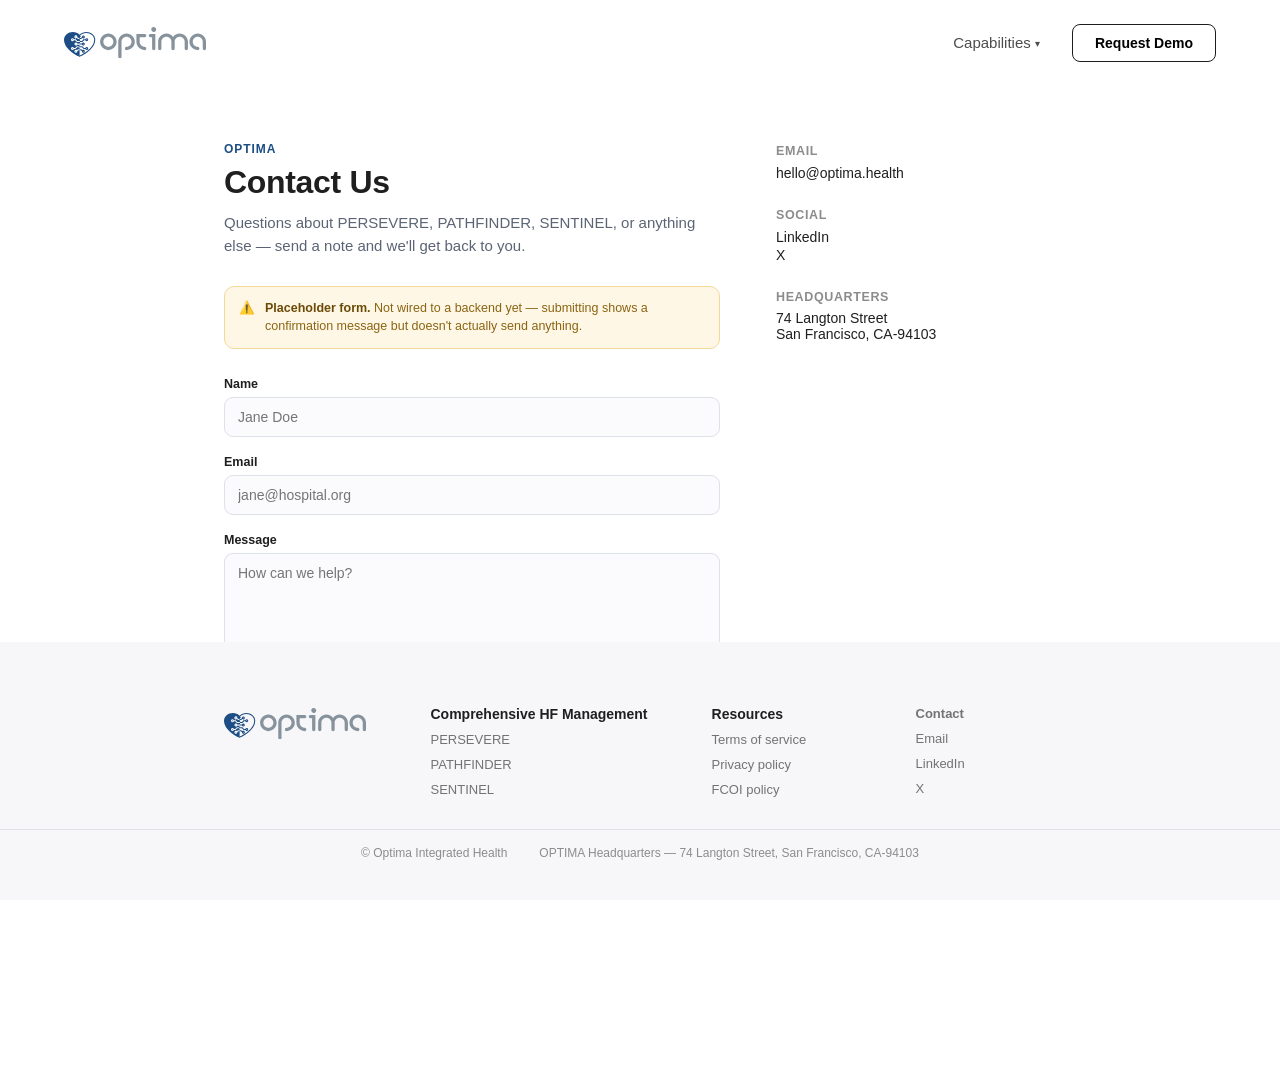
==== contact.html @ c73d3429 "Add files via upload" ====
<!DOCTYPE html>
<html lang="en">
<head>
<meta charset="UTF-8" />
<meta name="viewport" content="width=device-width, initial-scale=1.0" />
<title>Contact Us — OPTIMA</title>
<link rel="stylesheet" href="site-chrome.css" />
<style>
  :root{ --accent:#1c4d84; }
  html,body{ margin:0; padding:0; background:#fff; font-family:-apple-system,BlinkMacSystemFont,"Segoe UI",Inter,Roboto,sans-serif; color:#1f1f1f; }
  *,*::before,*::after{ box-sizing:border-box; }

  .wrap{ max-width:880px; margin:0 auto; padding:56px 24px 90px; display:grid; grid-template-columns:1fr 280px; gap:56px; }
  @media (max-width:720px){ .wrap{ grid-template-columns:1fr; } }

  .eyebrow{ font-size:12px; font-weight:700; text-transform:uppercase; letter-spacing:.08em; color:var(--accent); margin:0 0 8px; }
  h1{ margin:0 0 10px; font-size:32px; letter-spacing:-0.01em; }
  .sub{ margin:0 0 28px; font-size:15px; color:#5b6474; line-height:1.55; }

  .placeholder-note{
    display:flex; gap:10px; align-items:flex-start; background:#fff7e6; border:1px solid #f3d99a;
    border-radius:10px; padding:12px 14px; margin-bottom:28px; font-size:12.5px; color:#8a6412; line-height:1.5;
  }
  .placeholder-note b{ color:#6b4a05; }

  form{ display:flex; flex-direction:column; gap:18px; }
  .field{ display:flex; flex-direction:column; gap:6px; }
  .field label{ font-size:12.5px; font-weight:700; color:#1f1f1f; }
  .field input, .field textarea{
    font:inherit; font-size:14px; padding:11px 13px; border-radius:9px; border:1px solid #dde1e8;
    background:#fbfbfd; color:#1f1f1f; outline:none; transition:border-color .15s ease, background .15s ease;
  }
  .field input:focus, .field textarea:focus{ border-color:var(--accent); background:#fff; }
  .field textarea{ resize:vertical; min-height:110px; font-family:inherit; }

  .submit-btn{
    margin-top:6px; align-self:flex-start; background:#1d1d1d; color:#fff; border:none; border-radius:8px;
    padding:13px 26px; font-size:14.5px; font-weight:600; cursor:pointer; transition:background .15s ease, opacity .15s ease;
  }
  .submit-btn:hover{ background:#000; }
  .submit-btn:disabled{ opacity:.6; cursor:default; }

  .confirm{
    display:none; margin-top:18px; background:#e9f5ec; border:1px solid #bfe3c8; color:#1e7a34;
    border-radius:10px; padding:12px 14px; font-size:13px; line-height:1.5;
  }
  .confirm.visible{ display:block; }

  .side{ padding-top:2px; }
  .side-block{ margin-bottom:26px; }
  .side-block h3{ margin:0 0 6px; font-size:12.5px; font-weight:700; text-transform:uppercase; letter-spacing:.05em; color:#8c8c8c; }
  .side-block a, .side-block p{ margin:0; font-size:14px; color:#1f1f1f; text-decoration:none; }
  .side-block a:hover{ color:var(--accent); text-decoration:underline; }
</style>
</head>
<body>
<div id="site-header"></div>

<div class="wrap">
  <div>
    <p class="eyebrow">OPTIMA</p>
    <h1>Contact Us</h1>
    <p class="sub">Questions about PERSEVERE, PATHFINDER, SENTINEL, or anything else — send a note and we'll get back to you.</p>

    <div class="placeholder-note">
      <span>&#9888;&#65039;</span>
      <span><b>Placeholder form.</b> Not wired to a backend yet — submitting shows a confirmation message but doesn't actually send anything.</span>
    </div>

    <form id="contactForm">
      <div class="field">
        <label for="cname">Name</label>
        <input id="cname" name="cname" type="text" placeholder="Jane Doe" required />
      </div>
      <div class="field">
        <label for="cemail">Email</label>
        <input id="cemail" name="cemail" type="email" placeholder="jane@hospital.org" required />
      </div>
      <div class="field">
        <label for="cmsg">Message</label>
        <textarea id="cmsg" name="cmsg" placeholder="How can we help?" required></textarea>
      </div>
      <button class="submit-btn" type="submit">Send Message</button>
      <div class="confirm" id="confirmMsg">Thanks — this is a placeholder confirmation. A real submission would be routed to the OPTIMA team here.</div>
    </form>
  </div>

  <div class="side">
    <div class="side-block">
      <h3>Email</h3>
      <a href="mailto:hello@optima.health">hello@optima.health</a>
    </div>
    <div class="side-block">
      <h3>Social</h3>
      <a href="#" rel="noopener">LinkedIn</a><br/>
      <a href="#" rel="noopener">X</a>
    </div>
    <div class="side-block">
      <h3>Headquarters</h3>
      <p>74 Langton Street<br/>San Francisco, CA-94103</p>
    </div>
  </div>
</div>

<div id="site-footer"></div>

<script src="site-chrome.js"></script>
<script>
  document.getElementById("contactForm").addEventListener("submit", function(e){
    e.preventDefault();
    const btn = this.querySelector(".submit-btn");
    btn.disabled = true;
    btn.textContent = "Message Sent";
    document.getElementById("confirmMsg").classList.add("visible");
  });
</script>
</body>
</html>
---- site-chrome.css ----
/* OPTIMA — shared site header + footer styles
   Values ported directly from Figma (fileKey 3CvBTE9mauw1HKaYh1xocN,
   nodes 225:5 Header/Nav and 225:96 Footer). Fixed 1312px content widths in
   the original desktop design are expressed here as max-width with
   responsive wrapping so the same chrome works down to mobile widths,
   matching the level of responsive care already used elsewhere in this
   project (e.g. .ce-board's container queries).
*/
.sc-header, .sc-footer{ font-family:-apple-system,BlinkMacSystemFont,"Segoe UI",Inter,Roboto,sans-serif; }
.sc-header *, .sc-footer *{ box-sizing:border-box; }

.sc-logo{ display:inline-flex; align-items:center; text-decoration:none; flex:none; }
/* Real exported lockup (icon + "optima" wordmark already drawn as one
   graphic) — sized to Figma's own 142x32 spec, used identically in both
   the header and footer per the original design. */
.site-logo-mark{ display:block; flex:none; height:32px; width:auto; }

/* ---------- Header ---------- */
.sc-header{ background:#fff; position:sticky; top:0; z-index:100; }
.sc-header-inner{
  display:flex; align-items:center; justify-content:space-between; gap:24px;
  padding:24px 64px; flex-wrap:wrap;
}
.sc-nav{ display:flex; align-items:center; gap:32px; flex-wrap:wrap; }
.sc-nav-link{ font-size:15px; color:#4d4d4d; white-space:nowrap; }

/* ---------- Capabilities dropdown ---------- */
.sc-caps{ position:relative; }
.sc-nav-caps{
  display:inline-flex; align-items:center; cursor:pointer;
  background:none; border:none; padding:0; font-family:inherit;
}
.sc-caret{ font-size:10px; position:relative; top:1px; transition:transform .15s ease; }
.sc-caps.open .sc-caret{ transform:rotate(180deg); }
.sc-caps-menu{
  position:absolute; top:calc(100% + 12px); left:0; min-width:180px;
  background:#fff; border:1px solid #e0e0e5; border-radius:12px;
  box-shadow:0 16px 36px -12px rgba(15,27,61,0.18);
  padding:8px; display:flex; flex-direction:column; gap:2px;
  opacity:0; visibility:hidden; transform:translateY(4px);
  transition:opacity .15s ease, transform .15s ease, visibility .15s ease;
  z-index:110;
}
.sc-caps.open .sc-caps-menu{ opacity:1; visibility:visible; transform:translateY(0); }
.sc-caps-menu a{
  display:block; padding:9px 12px; border-radius:8px;
  font-size:14px; font-weight:600; color:#1f1f1f; text-decoration:none;
  letter-spacing:0.02em;
}
.sc-caps-menu a:hover{ background:#f7f7fa; }
.sc-cta{
  display:inline-flex; align-items:center; justify-content:center;
  background:#fff; border:1px solid #1d1d1d; border-radius:8px;
  padding:10px 22px; font-size:14px; font-weight:600; color:#000;
  text-decoration:none; white-space:nowrap; transition:background .15s ease, color .15s ease;
}
.sc-cta:hover{ background:#1d1d1d; color:#fff; }

@media (max-width:720px){
  .sc-header-inner{ padding:18px 24px; }
  .sc-nav{ gap:16px; }
}

/* ---------- Footer ---------- */
.sc-footer{ background:#f7f7fa; position:sticky; bottom:0; z-index:90; }
.sc-footer-cols{
  display:flex; gap:64px; align-items:flex-start; justify-content:center;
  max-width:1312px; margin:0 auto; padding:64px 64px 0; flex-wrap:wrap;
}
.sc-footer-logo{ margin-top:2px; }
.sc-footer-col{ display:flex; flex-direction:column; gap:10px; min-width:140px; }
.sc-footer-head{ margin:0; font-size:14px; font-weight:600; color:#1f1f1f; }
.sc-footer-head-link{ text-decoration:none; }
.sc-footer-head-link:hover{ text-decoration:underline; }
.sc-footer-col a{ font-size:13px; color:#737373; text-decoration:none; }
.sc-footer-col a:hover{ color:#1f1f1f; text-decoration:underline; }

.sc-footer-divider{ max-width:1312px; margin:32px auto 0; height:1px; background:#e0e0e5; }
.sc-footer-bottom{
  max-width:1312px; margin:0 auto; padding:16px 64px 40px;
  display:flex; gap:32px; justify-content:center; flex-wrap:wrap;
}
.sc-footer-bottom p{ margin:0; font-size:12px; color:#8c8c8c; white-space:nowrap; }

@media (max-width:720px){
  .sc-footer-cols{ padding:48px 24px 0; gap:40px; }
  .sc-footer-bottom{ padding:16px 24px 32px; }
  .sc-footer-bottom p{ white-space:normal; text-align:center; }
}

/* ---------- Floating "Request a Demo" nudge ----------
   Opt-in per page via a data-demo-popup attribute on <body>. Fixed to the
   viewport so it stays visible while scrolling; its `bottom` offset is set
   inline by site-chrome.js from the footer's actual measured height (plus a
   20px gap), so it always sits clear above the footer — never overlapping
   it — at any breakpoint. The 24px here is just a pre-JS fallback. Right
   offset matches the header's edge padding. Dismissible; resets each visit.
*/
.sc-demo-popup{
  position:fixed; right:24px; bottom:24px; z-index:95; width:340px; max-width:calc(100vw - 32px);
  background:#fff; border:1px solid #e6e8ec; border-radius:16px;
  box-shadow:0 20px 44px -14px rgba(15,27,61,0.28);
  padding:20px 22px 18px; font-family:-apple-system,BlinkMacSystemFont,"Segoe UI",Inter,Roboto,sans-serif;
  animation:sc-demo-in .35s cubic-bezier(.22,1,.36,1);
  transition:bottom .15s ease;
}
@keyframes sc-demo-in{ from{ opacity:0; transform:translateY(10px); } to{ opacity:1; transform:translateY(0); } }
.sc-demo-popup-close{
  position:absolute; top:10px; right:12px; background:none; border:none;
  font-size:18px; line-height:1; color:#9aa3b2; cursor:pointer; padding:4px;
}
.sc-demo-popup-close:hover{ color:#4d4d4d; }
.sc-demo-popup-text{
  margin:0 0 16px; font-size:14px; line-height:1.55; color:#3d4452;
}
.sc-demo-popup-text strong{ color:#1c4d84; font-weight:700; }
.sc-demo-popup-cta{
  display:flex; align-items:center; justify-content:center;
  background:#111318; color:#fff; text-decoration:none;
  font-size:14px; font-weight:700; border-radius:12px; padding:14px 16px;
  transition:background .15s ease;
}
.sc-demo-popup-cta:hover{ background:#000; }

@media (max-width:480px){
  .sc-demo-popup{ right:16px; left:16px; width:auto; max-width:none; }
}
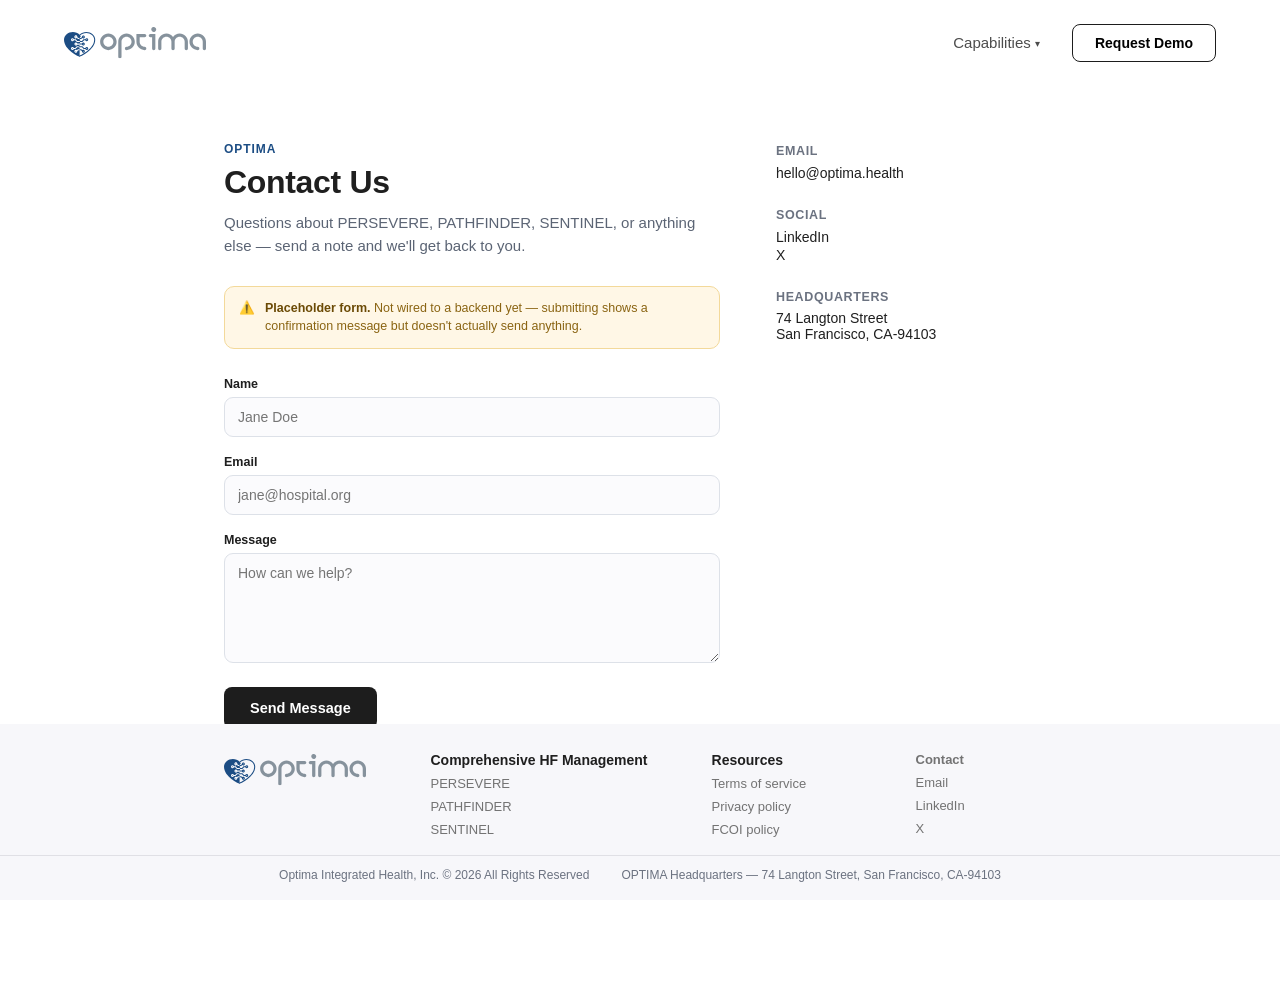
==== commit 7e9c72ba: "Add files via upload" ====
--- a/contact.html
+++ b/contact.html
@@ -48,7 +48,7 @@
 
   .side{ padding-top:2px; }
   .side-block{ margin-bottom:26px; }
-  .side-block h3{ margin:0 0 6px; font-size:12.5px; font-weight:700; text-transform:uppercase; letter-spacing:.05em; color:#8c8c8c; }
+  .side-block h3{ margin:0 0 6px; font-size:12.5px; font-weight:700; text-transform:uppercase; letter-spacing:.05em; color:#6b7280; }
   .side-block a, .side-block p{ margin:0; font-size:14px; color:#1f1f1f; text-decoration:none; }
   .side-block a:hover{ color:var(--accent); text-decoration:underline; }
 </style>
--- a/site-chrome.css
+++ b/site-chrome.css
@@ -8,6 +8,21 @@
 */
 .sc-header, .sc-footer{ font-family:-apple-system,BlinkMacSystemFont,"Segoe UI",Inter,Roboto,sans-serif; }
 .sc-header *, .sc-footer *{ box-sizing:border-box; }
+
+/* ---------- Capability page tabs ----------
+   Shared across reviewacase.html/pathfinder-radar.html/sentinel.html —
+   replaces each page's old single-word eyebrow ("PERSEVERE", "SENTINEL",
+   etc.) with a real switcher between all three. Each page sets its own
+   --accent (already defined per page for the eyebrow/back-hover colors) so
+   the active tab picks up that page's own color; bold weight is the primary
+   "you are here" signal, per spec, with color as a secondary cue. */
+.cap-tabs{ display:flex; gap:20px; margin:0 0 8px; flex-wrap:wrap; list-style:none; padding:0; }
+.cap-tabs a{
+  font-size:12px; font-weight:600; text-transform:uppercase; letter-spacing:.08em;
+  color:#6b7280; text-decoration:none;
+}
+.cap-tabs a:hover{ color:#1f1f1f; }
+.cap-tabs a.active{ font-weight:800; color:var(--accent); }
 
 .sc-logo{ display:inline-flex; align-items:center; text-decoration:none; flex:none; }
 /* Real exported lockup (icon + "optima" wordmark already drawn as one
@@ -63,28 +78,31 @@
 
 /* ---------- Footer ---------- */
 .sc-footer{ background:#f7f7fa; position:sticky; bottom:0; z-index:90; }
+/* Vertical padding/margins trimmed down from the original Figma spec
+   (64px/32px/40px) so the footer takes up noticeably less of the viewport,
+   especially now that it's sticky and visible on every capability page. */
 .sc-footer-cols{
   display:flex; gap:64px; align-items:flex-start; justify-content:center;
-  max-width:1312px; margin:0 auto; padding:64px 64px 0; flex-wrap:wrap;
+  max-width:1312px; margin:0 auto; padding:28px 64px 0; flex-wrap:wrap;
 }
 .sc-footer-logo{ margin-top:2px; }
-.sc-footer-col{ display:flex; flex-direction:column; gap:10px; min-width:140px; }
+.sc-footer-col{ display:flex; flex-direction:column; gap:8px; min-width:140px; }
 .sc-footer-head{ margin:0; font-size:14px; font-weight:600; color:#1f1f1f; }
 .sc-footer-head-link{ text-decoration:none; }
 .sc-footer-head-link:hover{ text-decoration:underline; }
 .sc-footer-col a{ font-size:13px; color:#737373; text-decoration:none; }
 .sc-footer-col a:hover{ color:#1f1f1f; text-decoration:underline; }
 
-.sc-footer-divider{ max-width:1312px; margin:32px auto 0; height:1px; background:#e0e0e5; }
+.sc-footer-divider{ max-width:1312px; margin:18px auto 0; height:1px; background:#e0e0e5; }
 .sc-footer-bottom{
-  max-width:1312px; margin:0 auto; padding:16px 64px 40px;
+  max-width:1312px; margin:0 auto; padding:12px 64px 18px;
   display:flex; gap:32px; justify-content:center; flex-wrap:wrap;
 }
-.sc-footer-bottom p{ margin:0; font-size:12px; color:#8c8c8c; white-space:nowrap; }
+.sc-footer-bottom p{ margin:0; font-size:12px; color:#6b7280; white-space:nowrap; }
 
 @media (max-width:720px){
-  .sc-footer-cols{ padding:48px 24px 0; gap:40px; }
-  .sc-footer-bottom{ padding:16px 24px 32px; }
+  .sc-footer-cols{ padding:22px 24px 0; gap:28px; }
+  .sc-footer-bottom{ padding:12px 24px 16px; }
   .sc-footer-bottom p{ white-space:normal; text-align:center; }
 }
 
@@ -105,11 +123,15 @@
   transition:bottom .15s ease;
 }
 @keyframes sc-demo-in{ from{ opacity:0; transform:translateY(10px); } to{ opacity:1; transform:translateY(0); } }
+/* 32x32 flex-centered hit area (was font-size + 4px padding, ~26x26) — part
+   of a site-wide close-button pass, alongside #backBtn and .fp-close on the
+   heart page, so dismiss controls aren't each a one-off size. */
 .sc-demo-popup-close{
-  position:absolute; top:10px; right:12px; background:none; border:none;
-  font-size:18px; line-height:1; color:#9aa3b2; cursor:pointer; padding:4px;
+  position:absolute; top:6px; right:6px; background:none; border:none;
+  width:32px; height:32px; display:flex; align-items:center; justify-content:center;
+  font-size:18px; line-height:1; color:#5f6b7a; cursor:pointer; padding:0; border-radius:50%;
 }
-.sc-demo-popup-close:hover{ color:#4d4d4d; }
+.sc-demo-popup-close:hover{ background:#f7f7fa; color:#4d4d4d; }
 .sc-demo-popup-text{
   margin:0 0 16px; font-size:14px; line-height:1.55; color:#3d4452;
 }
